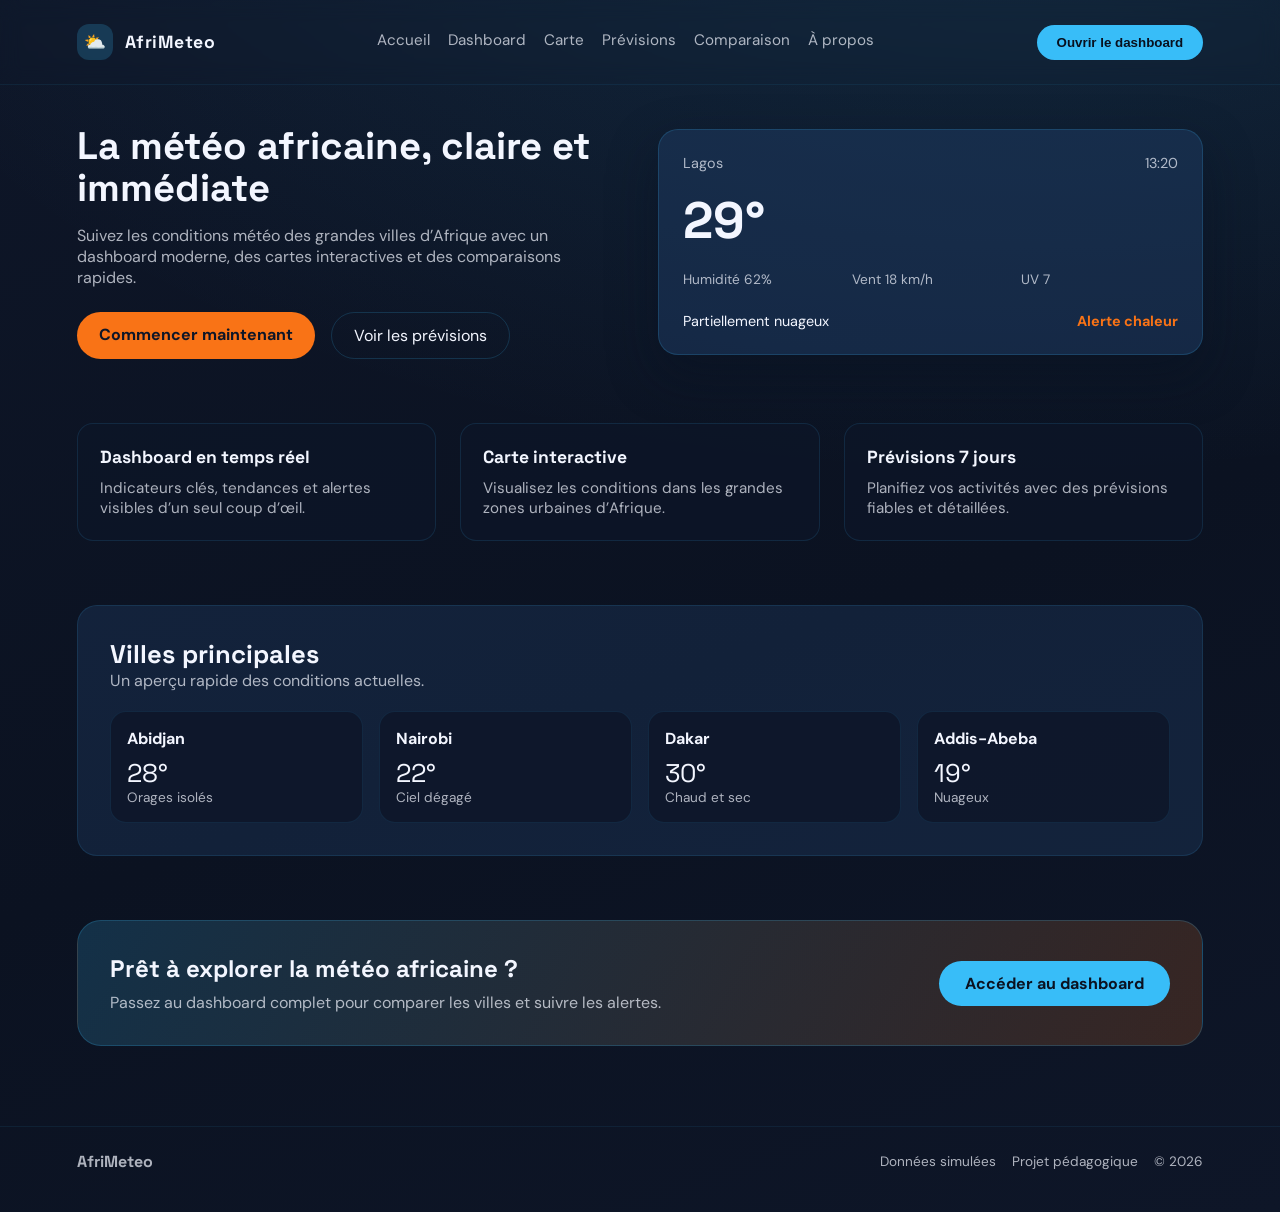
==== index.html @ 86a2ad87 "feat: initial project structure and pages" ====
<!DOCTYPE html>
<html lang="fr">
<head>
  <meta charset="UTF-8" />
  <meta name="viewport" content="width=device-width, initial-scale=1.0" />
  <title>AfriMeteo — Accueil</title>
  <link rel="preconnect" href="https://fonts.googleapis.com" />
  <link rel="preconnect" href="https://fonts.gstatic.com" crossorigin />
  <link href="https://fonts.googleapis.com/css2?family=DM+Sans:wght@400;500;700&family=Space+Grotesk:wght@500;700&display=swap" rel="stylesheet" />
  <link rel="stylesheet" href="css/style-accueil.css" />
</head>
<body>
  <header id="home-header-main" class="home-header-container">
    <div class="home-header-brand">
      <span class="home-header-brand-icon">⛅</span>
      <span class="home-header-brand-name">AfriMeteo</span>
    </div>
    <nav class="home-header-nav">
      <a class="home-header-nav-link" href="index.html">Accueil</a>
      <a class="home-header-nav-link" href="pages/dashboard.html">Dashboard</a>
      <a class="home-header-nav-link" href="pages/map.html">Carte</a>
      <a class="home-header-nav-link" href="pages/forecast.html">Prévisions</a>
      <a class="home-header-nav-link" href="pages/compare.html">Comparaison</a>
      <a class="home-header-nav-link" href="pages/about.html">À propos</a>
    </nav>
    <button class="home-header-cta-button" type="button">Ouvrir le dashboard</button>
  </header>

  <main id="home-main-content" class="home-main-container">
    <section id="home-hero-main" class="home-hero-section">
      <div class="home-hero-text">
        <h1 class="home-hero-title">La météo africaine, claire et immédiate</h1>
        <p class="home-hero-subtitle">
          Suivez les conditions météo des grandes villes d’Afrique avec un dashboard
          moderne, des cartes interactives et des comparaisons rapides.
        </p>
        <div class="home-hero-actions">
          <a class="home-hero-primary-button" href="pages/dashboard.html">Commencer maintenant</a>
          <a class="home-hero-secondary-button" href="pages/forecast.html">Voir les prévisions</a>
        </div>
      </div>
      <div class="home-hero-panel">
        <div class="home-hero-panel-header">
          <span class="home-hero-panel-city">Lagos</span>
          <span class="home-hero-panel-time">13:20</span>
        </div>
        <div class="home-hero-panel-body">
          <div class="home-hero-panel-temperature">29°</div>
          <div class="home-hero-panel-meta">
            <span class="home-hero-panel-meta-item">Humidité 62%</span>
            <span class="home-hero-panel-meta-item">Vent 18 km/h</span>
            <span class="home-hero-panel-meta-item">UV 7</span>
          </div>
        </div>
        <div class="home-hero-panel-footer">
          <span class="home-hero-panel-status">Partiellement nuageux</span>
          <span class="home-hero-panel-alert">Alerte chaleur</span>
        </div>
      </div>
    </section>

    <section id="home-features-main" class="home-features-section">
      <article class="home-feature-card">
        <h2 class="home-feature-card-title">Dashboard en temps réel</h2>
        <p class="home-feature-card-text">Indicateurs clés, tendances et alertes visibles d’un seul coup d’œil.</p>
      </article>
      <article class="home-feature-card">
        <h2 class="home-feature-card-title">Carte interactive</h2>
        <p class="home-feature-card-text">Visualisez les conditions dans les grandes zones urbaines d’Afrique.</p>
      </article>
      <article class="home-feature-card">
        <h2 class="home-feature-card-title">Prévisions 7 jours</h2>
        <p class="home-feature-card-text">Planifiez vos activités avec des prévisions fiables et détaillées.</p>
      </article>
    </section>

    <section id="home-cities-main" class="home-cities-section">
      <div class="home-cities-header">
        <h2 class="home-cities-title">Villes principales</h2>
        <p class="home-cities-subtitle">Un aperçu rapide des conditions actuelles.</p>
      </div>
      <div class="home-cities-grid">
        <div class="home-city-card">
          <div class="home-city-card-name">Abidjan</div>
          <div class="home-city-card-temp">28°</div>
          <div class="home-city-card-status">Orages isolés</div>
        </div>
        <div class="home-city-card">
          <div class="home-city-card-name">Nairobi</div>
          <div class="home-city-card-temp">22°</div>
          <div class="home-city-card-status">Ciel dégagé</div>
        </div>
        <div class="home-city-card">
          <div class="home-city-card-name">Dakar</div>
          <div class="home-city-card-temp">30°</div>
          <div class="home-city-card-status">Chaud et sec</div>
        </div>
        <div class="home-city-card">
          <div class="home-city-card-name">Addis-Abeba</div>
          <div class="home-city-card-temp">19°</div>
          <div class="home-city-card-status">Nuageux</div>
        </div>
      </div>
    </section>

    <section id="home-cta-main" class="home-cta-section">
      <div class="home-cta-content">
        <h2 class="home-cta-title">Prêt à explorer la météo africaine ?</h2>
        <p class="home-cta-text">Passez au dashboard complet pour comparer les villes et suivre les alertes.</p>
      </div>
      <a class="home-cta-button" href="pages/dashboard.html">Accéder au dashboard</a>
    </section>
  </main>

  <footer id="home-footer-main" class="home-footer-container">
    <div class="home-footer-brand">AfriMeteo</div>
    <div class="home-footer-links">
      <span class="home-footer-link-item">Données simulées</span>
      <span class="home-footer-link-item">Projet pédagogique</span>
      <span class="home-footer-link-item">© 2026</span>
    </div>
  </footer>
</body>
</html>
---- css/style-accueil.css ----
:root {
  --color-bg-primary: #0e1628;
  --color-bg-secondary: #1e3a5f;
  --color-accent-cyan: #38bdf8;
  --color-accent-orange: #f97316;
  --color-text-main: #f3f6ff;
  --color-text-muted: rgba(243, 246, 255, 0.7);
  --color-card: rgba(30, 58, 95, 0.55);
  --color-border: rgba(56, 189, 248, 0.18);
  --font-title: "Space Grotesk", sans-serif;
  --font-body: "DM Sans", sans-serif;
}

* {
  box-sizing: border-box;
  margin: 0;
  padding: 0;
}

body {
  font-family: var(--font-body);
  background: radial-gradient(1200px 600px at 80% -10%, rgba(56, 189, 248, 0.12), transparent),
    linear-gradient(160deg, var(--color-bg-primary), #0b1221 55%, #0e1628 100%);
  color: var(--color-text-main);
  min-height: 100vh;
}

a {
  color: inherit;
  text-decoration: none;
}

.home-header-container {
  display: flex;
  align-items: center;
  justify-content: space-between;
  padding: 24px 6vw;
  border-bottom: 1px solid rgba(56, 189, 248, 0.08);
  backdrop-filter: blur(10px);
  position: sticky;
  top: 0;
  z-index: 10;
}

.home-header-brand {
  display: flex;
  align-items: center;
  gap: 12px;
  font-family: var(--font-title);
  font-weight: 700;
  font-size: 1.1rem;
  letter-spacing: 0.5px;
}

.home-header-brand-icon {
  display: inline-flex;
  width: 36px;
  height: 36px;
  align-items: center;
  justify-content: center;
  background: rgba(56, 189, 248, 0.2);
  border-radius: 12px;
}

.home-header-nav {
  display: flex;
  gap: 18px;
  font-size: 0.95rem;
  color: var(--color-text-muted);
}

.home-header-nav-link {
  position: relative;
  padding-bottom: 4px;
}

.home-header-nav-link:hover {
  color: var(--color-text-main);
}

.home-header-cta-button {
  background: var(--color-accent-cyan);
  color: #08101f;
  border: none;
  border-radius: 999px;
  padding: 10px 20px;
  font-weight: 700;
  cursor: pointer;
}

.home-main-container {
  padding: 40px 6vw 80px;
  display: flex;
  flex-direction: column;
  gap: 64px;
}

.home-hero-section {
  display: grid;
  grid-template-columns: repeat(auto-fit, minmax(280px, 1fr));
  gap: 36px;
  align-items: center;
}

.home-hero-title {
  font-family: var(--font-title);
  font-size: clamp(2rem, 3vw, 3rem);
  line-height: 1.1;
  margin-bottom: 16px;
}

.home-hero-subtitle {
  color: var(--color-text-muted);
  font-size: 1rem;
  margin-bottom: 24px;
  max-width: 520px;
}

.home-hero-actions {
  display: flex;
  gap: 16px;
  flex-wrap: wrap;
}

.home-hero-primary-button {
  background: var(--color-accent-orange);
  color: #0e1628;
  padding: 12px 22px;
  border-radius: 999px;
  font-weight: 700;
}

.home-hero-secondary-button {
  border: 1px solid var(--color-border);
  padding: 12px 22px;
  border-radius: 999px;
  color: var(--color-text-main);
}

.home-hero-panel {
  background: var(--color-card);
  border: 1px solid var(--color-border);
  border-radius: 20px;
  padding: 24px;
  box-shadow: 0 20px 50px rgba(8, 16, 31, 0.4);
}

.home-hero-panel-header {
  display: flex;
  justify-content: space-between;
  color: var(--color-text-muted);
  font-size: 0.9rem;
  margin-bottom: 16px;
}

.home-hero-panel-temperature {
  font-family: var(--font-title);
  font-size: 3.2rem;
  font-weight: 700;
}

.home-hero-panel-meta {
  display: grid;
  grid-template-columns: repeat(3, minmax(0, 1fr));
  gap: 12px;
  margin-top: 18px;
  font-size: 0.85rem;
  color: var(--color-text-muted);
}

.home-hero-panel-footer {
  display: flex;
  justify-content: space-between;
  margin-top: 24px;
  font-size: 0.9rem;
}

.home-hero-panel-alert {
  color: var(--color-accent-orange);
  font-weight: 700;
}

.home-features-section {
  display: grid;
  grid-template-columns: repeat(auto-fit, minmax(230px, 1fr));
  gap: 24px;
}

.home-feature-card {
  background: rgba(14, 22, 40, 0.7);
  border: 1px solid rgba(56, 189, 248, 0.12);
  border-radius: 16px;
  padding: 22px;
}

.home-feature-card-title {
  font-family: var(--font-title);
  margin-bottom: 10px;
  font-size: 1.1rem;
}

.home-feature-card-text {
  color: var(--color-text-muted);
  font-size: 0.95rem;
}

.home-cities-section {
  background: rgba(30, 58, 95, 0.4);
  border-radius: 20px;
  padding: 32px;
  border: 1px solid rgba(56, 189, 248, 0.12);
}

.home-cities-header {
  margin-bottom: 20px;
}

.home-cities-title {
  font-family: var(--font-title);
  font-size: 1.6rem;
}

.home-cities-subtitle {
  color: var(--color-text-muted);
}

.home-cities-grid {
  display: grid;
  grid-template-columns: repeat(auto-fit, minmax(160px, 1fr));
  gap: 16px;
}

.home-city-card {
  background: rgba(14, 22, 40, 0.8);
  border-radius: 16px;
  padding: 16px;
  border: 1px solid rgba(56, 189, 248, 0.1);
}

.home-city-card-name {
  font-weight: 700;
  margin-bottom: 8px;
}

.home-city-card-temp {
  font-family: var(--font-title);
  font-size: 1.6rem;
}

.home-city-card-status {
  color: var(--color-text-muted);
  font-size: 0.85rem;
}

.home-cta-section {
  display: flex;
  align-items: center;
  justify-content: space-between;
  gap: 24px;
  background: linear-gradient(120deg, rgba(56, 189, 248, 0.18), rgba(249, 115, 22, 0.18));
  border-radius: 24px;
  padding: 32px;
  border: 1px solid rgba(56, 189, 248, 0.2);
}

.home-cta-title {
  font-family: var(--font-title);
  font-size: 1.5rem;
  margin-bottom: 8px;
}

.home-cta-text {
  color: var(--color-text-muted);
}

.home-cta-button {
  background: var(--color-accent-cyan);
  color: #0b1221;
  padding: 12px 26px;
  border-radius: 999px;
  font-weight: 700;
}

.home-footer-container {
  padding: 24px 6vw 40px;
  display: flex;
  align-items: center;
  justify-content: space-between;
  color: var(--color-text-muted);
  border-top: 1px solid rgba(56, 189, 248, 0.08);
}

.home-footer-brand {
  font-family: var(--font-title);
  font-weight: 700;
}

.home-footer-links {
  display: flex;
  gap: 16px;
  font-size: 0.85rem;
}

@media (max-width: 900px) {
  .home-header-container {
    flex-direction: column;
    gap: 16px;
  }

  .home-header-nav {
    flex-wrap: wrap;
    justify-content: center;
  }

  .home-cta-section {
    flex-direction: column;
    align-items: flex-start;
  }
}

@media (max-width: 600px) {
  .home-header-cta-button {
    width: 100%;
  }

  .home-hero-panel-meta {
    grid-template-columns: 1fr;
  }

  .home-footer-container {
    flex-direction: column;
    gap: 12px;
    align-items: flex-start;
  }
}
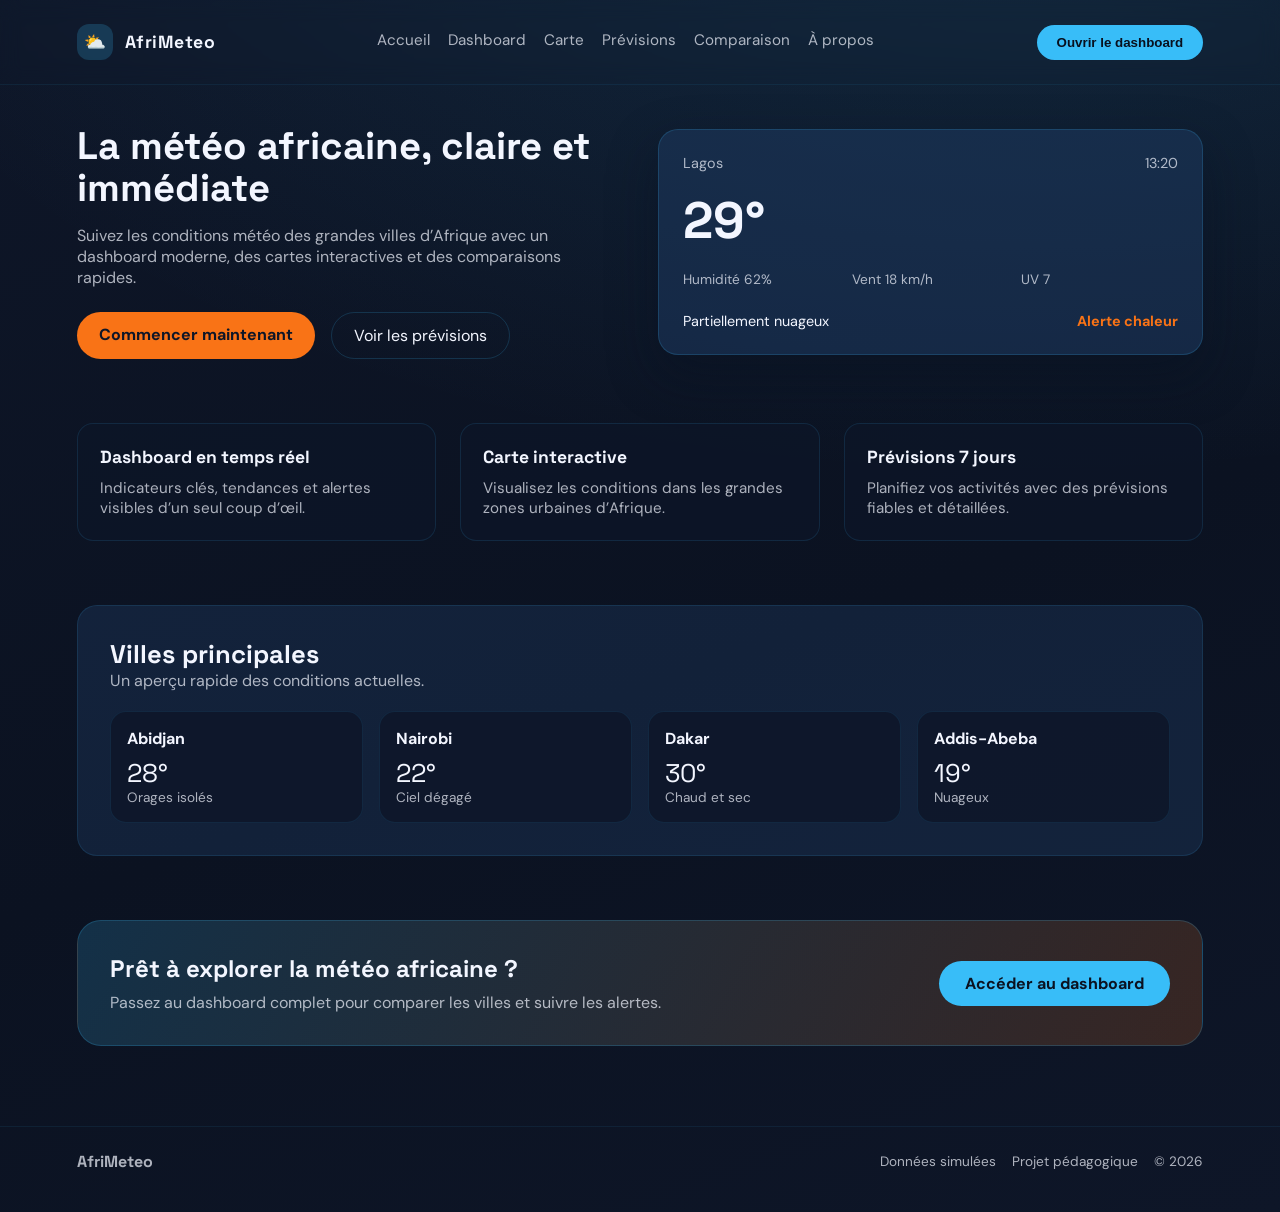
==== commit 0c99a630: "feat: add global animations" ====
--- a/index.html
+++ b/index.html
@@ -7,6 +7,7 @@
   <link rel="preconnect" href="https://fonts.googleapis.com" />
   <link rel="preconnect" href="https://fonts.gstatic.com" crossorigin />
   <link href="https://fonts.googleapis.com/css2?family=DM+Sans:wght@400;500;700&family=Space+Grotesk:wght@500;700&display=swap" rel="stylesheet" />
+  <link rel="stylesheet" href="css/animations.css" />
   <link rel="stylesheet" href="css/style-accueil.css" />
 </head>
 <body>
@@ -27,7 +28,7 @@
   </header>
 
   <main id="home-main-content" class="home-main-container">
-    <section id="home-hero-main" class="home-hero-section">
+    <section id="home-hero-main" class="home-hero-section reveal">
       <div class="home-hero-text">
         <h1 class="home-hero-title">La météo africaine, claire et immédiate</h1>
         <p class="home-hero-subtitle">
@@ -39,7 +40,7 @@
           <a class="home-hero-secondary-button" href="pages/forecast.html">Voir les prévisions</a>
         </div>
       </div>
-      <div class="home-hero-panel">
+      <div class="home-hero-panel hover-lift">
         <div class="home-hero-panel-header">
           <span class="home-hero-panel-city">Lagos</span>
           <span class="home-hero-panel-time">13:20</span>
@@ -59,43 +60,43 @@
       </div>
     </section>
 
-    <section id="home-features-main" class="home-features-section">
-      <article class="home-feature-card">
+    <section id="home-features-main" class="home-features-section stagger">
+      <article class="home-feature-card hover-lift">
         <h2 class="home-feature-card-title">Dashboard en temps réel</h2>
         <p class="home-feature-card-text">Indicateurs clés, tendances et alertes visibles d’un seul coup d’œil.</p>
       </article>
-      <article class="home-feature-card">
+      <article class="home-feature-card hover-lift">
         <h2 class="home-feature-card-title">Carte interactive</h2>
         <p class="home-feature-card-text">Visualisez les conditions dans les grandes zones urbaines d’Afrique.</p>
       </article>
-      <article class="home-feature-card">
+      <article class="home-feature-card hover-lift">
         <h2 class="home-feature-card-title">Prévisions 7 jours</h2>
         <p class="home-feature-card-text">Planifiez vos activités avec des prévisions fiables et détaillées.</p>
       </article>
     </section>
 
-    <section id="home-cities-main" class="home-cities-section">
+    <section id="home-cities-main" class="home-cities-section reveal">
       <div class="home-cities-header">
         <h2 class="home-cities-title">Villes principales</h2>
         <p class="home-cities-subtitle">Un aperçu rapide des conditions actuelles.</p>
       </div>
-      <div class="home-cities-grid">
-        <div class="home-city-card">
+      <div class="home-cities-grid stagger">
+        <div class="home-city-card hover-lift">
           <div class="home-city-card-name">Abidjan</div>
           <div class="home-city-card-temp">28°</div>
           <div class="home-city-card-status">Orages isolés</div>
         </div>
-        <div class="home-city-card">
+        <div class="home-city-card hover-lift">
           <div class="home-city-card-name">Nairobi</div>
           <div class="home-city-card-temp">22°</div>
           <div class="home-city-card-status">Ciel dégagé</div>
         </div>
-        <div class="home-city-card">
+        <div class="home-city-card hover-lift">
           <div class="home-city-card-name">Dakar</div>
           <div class="home-city-card-temp">30°</div>
           <div class="home-city-card-status">Chaud et sec</div>
         </div>
-        <div class="home-city-card">
+        <div class="home-city-card hover-lift">
           <div class="home-city-card-name">Addis-Abeba</div>
           <div class="home-city-card-temp">19°</div>
           <div class="home-city-card-status">Nuageux</div>
@@ -103,7 +104,7 @@
       </div>
     </section>
 
-    <section id="home-cta-main" class="home-cta-section">
+    <section id="home-cta-main" class="home-cta-section reveal">
       <div class="home-cta-content">
         <h2 class="home-cta-title">Prêt à explorer la météo africaine ?</h2>
         <p class="home-cta-text">Passez au dashboard complet pour comparer les villes et suivre les alertes.</p>
@@ -120,5 +121,7 @@
       <span class="home-footer-link-item">© 2026</span>
     </div>
   </footer>
+
+  <script src="js/animations.js"></script>
 </body>
 </html>
--- a/css/animations.css
+++ b/css/animations.css
@@ -0,0 +1,80 @@
+:root {
+  --anim-fast: 280ms;
+  --anim-medium: 520ms;
+  --anim-ease: cubic-bezier(0.2, 0.8, 0.2, 1);
+}
+
+@media (prefers-reduced-motion: reduce) {
+  * {
+    animation-duration: 0.001ms !important;
+    animation-iteration-count: 1 !important;
+    transition-duration: 0.001ms !important;
+    scroll-behavior: auto !important;
+  }
+}
+
+.reveal {
+  opacity: 0;
+  transform: translateY(18px);
+  transition: opacity var(--anim-medium) var(--anim-ease),
+    transform var(--anim-medium) var(--anim-ease);
+}
+
+.reveal.is-visible {
+  opacity: 1;
+  transform: translateY(0);
+}
+
+.stagger > * {
+  opacity: 0;
+  transform: translateY(14px);
+}
+
+.stagger.is-visible > * {
+  animation: stagger-up var(--anim-medium) var(--anim-ease) forwards;
+}
+
+.stagger.is-visible > *:nth-child(1) { animation-delay: 40ms; }
+.stagger.is-visible > *:nth-child(2) { animation-delay: 80ms; }
+.stagger.is-visible > *:nth-child(3) { animation-delay: 120ms; }
+.stagger.is-visible > *:nth-child(4) { animation-delay: 160ms; }
+.stagger.is-visible > *:nth-child(5) { animation-delay: 200ms; }
+.stagger.is-visible > *:nth-child(6) { animation-delay: 240ms; }
+.stagger.is-visible > *:nth-child(7) { animation-delay: 280ms; }
+.stagger.is-visible > *:nth-child(8) { animation-delay: 320ms; }
+.stagger.is-visible > *:nth-child(9) { animation-delay: 360ms; }
+.stagger.is-visible > *:nth-child(10) { animation-delay: 400ms; }
+
+@keyframes stagger-up {
+  from { opacity: 0; transform: translateY(14px); }
+  to { opacity: 1; transform: translateY(0); }
+}
+
+.hover-lift {
+  transition: transform var(--anim-fast) var(--anim-ease),
+    box-shadow var(--anim-fast) var(--anim-ease);
+}
+
+.hover-lift:hover {
+  transform: translateY(-6px);
+  box-shadow: 0 12px 24px rgba(8, 16, 31, 0.3);
+}
+
+.pulse {
+  animation: pulse-soft 2.4s ease-in-out infinite;
+}
+
+@keyframes pulse-soft {
+  0%, 100% { transform: scale(1); }
+  50% { transform: scale(1.03); }
+}
+
+.bar-animate {
+  animation: grow-bar 800ms var(--anim-ease);
+  transform-origin: bottom;
+}
+
+@keyframes grow-bar {
+  from { transform: scaleY(0.4); opacity: 0.4; }
+  to { transform: scaleY(1); opacity: 1; }
+}
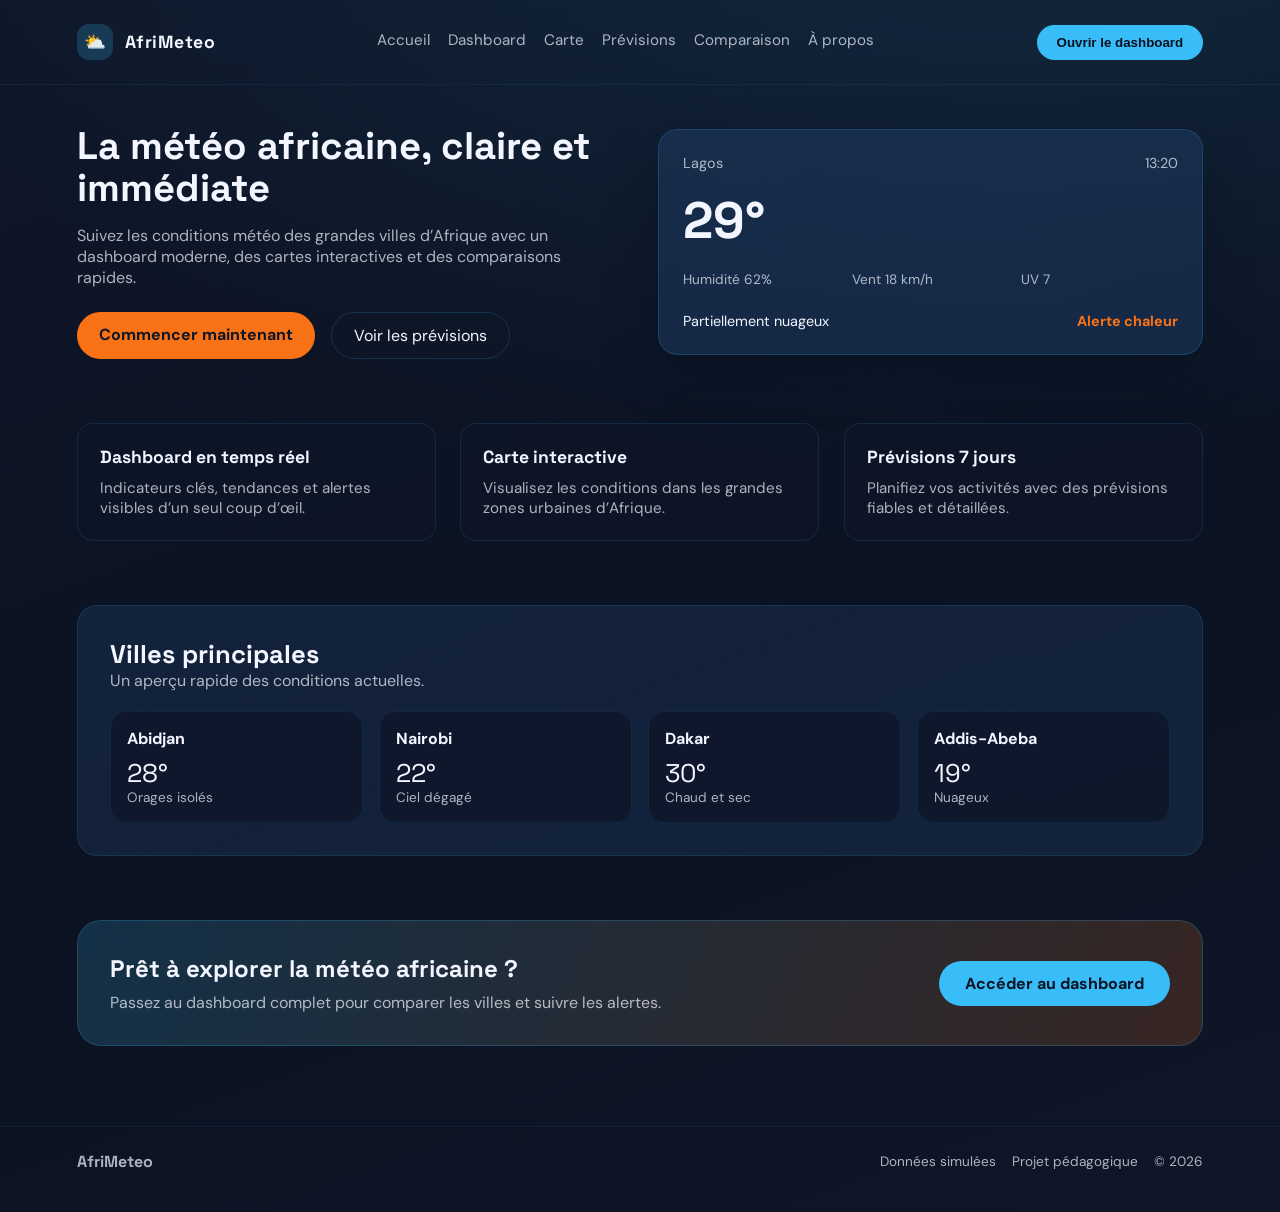
==== commit 020bb206: "feat: enhance hover and reveal animations" ====
--- a/index.html
+++ b/index.html
@@ -36,7 +36,7 @@
           moderne, des cartes interactives et des comparaisons rapides.
         </p>
         <div class="home-hero-actions">
-          <a class="home-hero-primary-button" href="pages/dashboard.html">Commencer maintenant</a>
+          <a class="home-hero-primary-button pulse-strong" href="pages/dashboard.html">Commencer maintenant</a>
           <a class="home-hero-secondary-button" href="pages/forecast.html">Voir les prévisions</a>
         </div>
       </div>
@@ -109,7 +109,7 @@
         <h2 class="home-cta-title">Prêt à explorer la météo africaine ?</h2>
         <p class="home-cta-text">Passez au dashboard complet pour comparer les villes et suivre les alertes.</p>
       </div>
-      <a class="home-cta-button" href="pages/dashboard.html">Accéder au dashboard</a>
+      <a class="home-cta-button pulse-strong" href="pages/dashboard.html">Accéder au dashboard</a>
     </section>
   </main>
 
--- a/css/animations.css
+++ b/css/animations.css
@@ -15,19 +15,19 @@
 
 .reveal {
   opacity: 0;
-  transform: translateY(18px);
+  transform: translateY(26px) scale(0.98);
   transition: opacity var(--anim-medium) var(--anim-ease),
     transform var(--anim-medium) var(--anim-ease);
 }
 
 .reveal.is-visible {
   opacity: 1;
-  transform: translateY(0);
+  transform: translateY(0) scale(1);
 }
 
 .stagger > * {
   opacity: 0;
-  transform: translateY(14px);
+  transform: translateY(18px) scale(0.99);
 }
 
 .stagger.is-visible > * {
@@ -46,8 +46,8 @@
 .stagger.is-visible > *:nth-child(10) { animation-delay: 400ms; }
 
 @keyframes stagger-up {
-  from { opacity: 0; transform: translateY(14px); }
-  to { opacity: 1; transform: translateY(0); }
+  from { opacity: 0; transform: translateY(18px) scale(0.99); }
+  to { opacity: 1; transform: translateY(0) scale(1); }
 }
 
 .hover-lift {
@@ -58,6 +58,53 @@
 .hover-lift:hover {
   transform: translateY(-6px);
   box-shadow: 0 12px 24px rgba(8, 16, 31, 0.3);
+}
+
+.clickable-hover {
+  transition: transform var(--anim-fast) var(--anim-ease),
+    box-shadow var(--anim-fast) var(--anim-ease),
+    background-color var(--anim-fast) var(--anim-ease),
+    color var(--anim-fast) var(--anim-ease),
+    border-color var(--anim-fast) var(--anim-ease);
+}
+
+a,
+button,
+input[type="button"],
+input[type="submit"],
+[role="button"] {
+  transition: transform var(--anim-fast) var(--anim-ease),
+    box-shadow var(--anim-fast) var(--anim-ease),
+    background-color var(--anim-fast) var(--anim-ease),
+    color var(--anim-fast) var(--anim-ease),
+    border-color var(--anim-fast) var(--anim-ease);
+}
+
+a:hover,
+button:hover,
+input[type="button"]:hover,
+input[type="submit"]:hover,
+[role="button"]:hover {
+  transform: translateY(-2px);
+  box-shadow: 0 10px 20px rgba(8, 16, 31, 0.25);
+}
+
+a:focus-visible,
+button:focus-visible,
+input[type="button"]:focus-visible,
+input[type="submit"]:focus-visible,
+[role="button"]:focus-visible {
+  outline: 2px solid rgba(56, 189, 248, 0.8);
+  outline-offset: 3px;
+}
+
+.pulse-strong {
+  animation: pulse-strong 1.6s ease-in-out infinite;
+}
+
+@keyframes pulse-strong {
+  0%, 100% { transform: scale(1); }
+  50% { transform: scale(1.06); }
 }
 
 .pulse {
